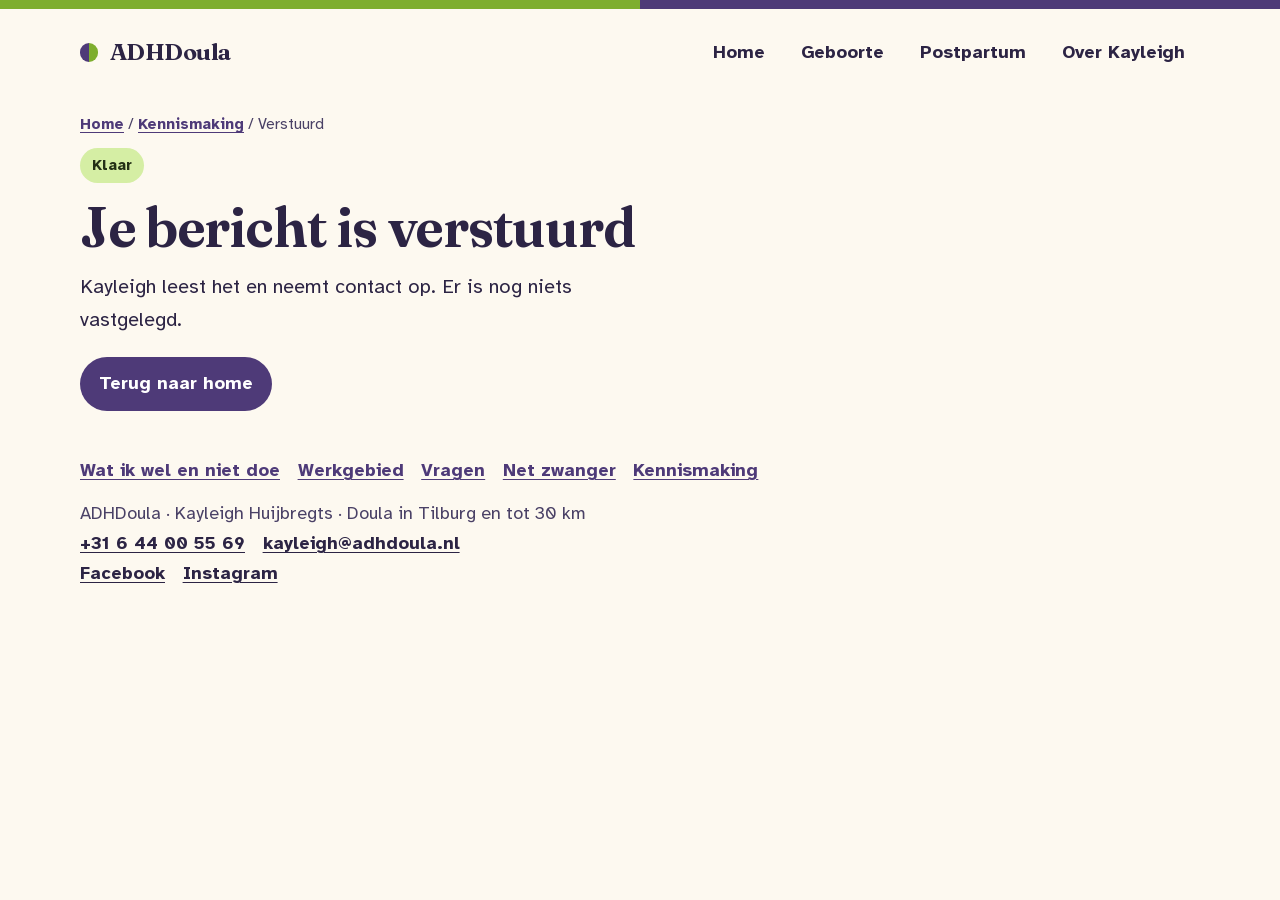
==== bericht-verstuurd.html @ 0a6bb4d2 "Voeg de pagina Net zwanger toe. De social post van woensdag verwijst naar drie stappen. De pagina le" ====
<!DOCTYPE html>
<html lang="nl">
<head>
  <meta charset="utf-8">
  <meta name="viewport" content="width=device-width, initial-scale=1">
  <title>Je bericht is verstuurd | ADHDoula</title>
  <meta name="description" content="Kayleigh leest je bericht en neemt contact op. Er is nog niets vastgelegd.">
  <meta name="robots" content="noindex">
  <link rel="icon" href="assets/logo.png" type="image/png">
  <link rel="stylesheet" href="css/styles.css">
  <link rel="canonical" href="https://www.adhdoula.nl/bericht-verstuurd.html">
  <link rel="alternate" type="text/markdown" href="https://www.adhdoula.nl/bericht-verstuurd.md" title="Markdown">
  <meta property="og:title" content="Je bericht is verstuurd | ADHDoula">
  <meta property="og:description" content="Kayleigh leest je bericht en neemt contact op. Er is nog niets vastgelegd.">
  <meta property="og:url" content="https://www.adhdoula.nl/bericht-verstuurd.html">
  <meta property="og:type" content="website">
  <meta property="og:locale" content="nl_NL">
  <meta property="og:site_name" content="ADHDoula">
  <meta property="og:image" content="https://www.adhdoula.nl/assets/logo.png">
</head>
<body>
  <a class="skip" href="#inhoud">Ga naar de inhoud</a>
  <header class="site-header wrap">
    <a class="brand" href="index.html">
      <span class="brand-dot" aria-hidden="true"></span>
      ADHDoula
    </a>
    <nav class="nav" aria-label="Hoofdmenu">
      <a href="index.html">Home</a>
      <a href="geboorte.html">Geboorte</a>
      <a href="postpartum.html">Postpartum</a>
      <a href="over-mij.html">Over Kayleigh</a>
    </nav>
  </header>

  <main id="inhoud">
    <section class="page-intro wrap">
      <p class="crumbs"><a href="index.html">Home</a> <span aria-hidden="true">/</span> <a href="kennismaking.html">Kennismaking</a> <span aria-hidden="true">/</span> Verstuurd</p>
      <p class="kicker">Klaar</p>
      <h1>Je bericht is verstuurd</h1>
      <p class="lede">Kayleigh leest het en neemt contact op. Er is nog niets vastgelegd.</p>
      <p><a class="button" href="index.html">Terug naar home</a></p>
    </section>
  </main>

  <footer class="site-footer wrap">
    <nav class="footer-nav" aria-label="Meer over de praktijk">
      <a href="wel-en-niet.html">Wat ik wel en niet doe</a>
      <a href="werkgebied.html">Werkgebied</a>
      <a href="vragen.html">Vragen</a>
      <a href="net-zwanger.html">Net zwanger</a>
      <a href="kennismaking.html">Kennismaking</a>
    </nav>
    <p>ADHDoula · Kayleigh Huijbregts · Doula in Tilburg en tot 30 km</p>
    <p class="footer-contact"><a href="tel:+31644005569">+31 6 44 00 55 69</a><a href="mailto:kayleigh@adhdoula.nl">kayleigh@adhdoula.nl</a></p>
    <p class="footer-contact"><a rel="me" href="https://www.facebook.com/p/ADHDoula-61594809255128/">Facebook</a><a rel="me" href="https://www.instagram.com/adhdoula_/">Instagram</a></p>
  </footer>
</body>
</html>
---- css/styles.css ----
/* Atkinson Hyperlegible © Braille Institute. Fraunces © The Fraunces Project Authors.
   Both under the SIL Open Font License 1.1. Latin subset only. */

@font-face {
  font-family: "Atkinson Hyperlegible";
  font-style: normal;
  font-weight: 400;
  font-display: swap;
  src: url("../assets/fonts/atkinson-regular.woff2") format("woff2");
}

@font-face {
  font-family: "Atkinson Hyperlegible";
  font-style: italic;
  font-weight: 400;
  font-display: swap;
  src: url("../assets/fonts/atkinson-italic.woff2") format("woff2");
}

@font-face {
  font-family: "Atkinson Hyperlegible";
  font-style: normal;
  font-weight: 700;
  font-display: swap;
  src: url("../assets/fonts/atkinson-bold.woff2") format("woff2");
}

@font-face {
  font-family: "Fraunces";
  font-style: normal;
  font-weight: 500 700;
  font-display: swap;
  src: url("../assets/fonts/fraunces-latin.woff2") format("woff2");
}

:root {
  --cream: #fdf9f0;
  --ink: #2c2444;
  --ink-soft: #4a4166;
  --purple: #4e3a78;
  --apple: #7eae2e;
  --apple-deep: #2f5d12;
  --apple-soft: #e7f6cf;
  --apple-mid: #d5eea4;
  --purple-soft: #ede4f8;
  --line: #e6dccb;
  --serif: "Fraunces", "Iowan Old Style", Palatino, Georgia, serif;
  --sans: "Atkinson Hyperlegible", "Avenir Next", "Segoe UI", sans-serif;
  --wrap: 70rem;
  --content: 40rem;
}

*,
*::before,
*::after {
  box-sizing: border-box;
}

html {
  scroll-behavior: auto;
}

body {
  margin: 0;
  background: var(--cream);
  color: var(--ink);
  font-family: var(--sans);
  font-size: 1.125rem;
  line-height: 1.65;
  overflow-x: clip;
}

body::before {
  content: "";
  display: block;
  height: 0.55rem;
  background: linear-gradient(90deg, var(--apple) 0 50%, var(--purple) 50% 100%);
}

img {
  max-width: 100%;
  height: auto;
  display: block;
}

a {
  color: var(--purple);
  text-underline-offset: 0.18em;
}

a:hover {
  color: var(--apple-deep);
}

:focus-visible {
  outline: 3px solid var(--apple-deep);
  outline-offset: 3px;
}

.skip {
  position: absolute;
  left: 1rem;
  top: -4rem;
  background: var(--ink);
  color: var(--cream);
  padding: 0.6rem 0.9rem;
  border-radius: 0.6rem;
  z-index: 5;
}

.skip:focus {
  top: 0.8rem;
}

.wrap {
  width: min(calc(100% - 2rem), var(--wrap));
  margin-inline: auto;
}

.site-header {
  display: flex;
  align-items: center;
  justify-content: space-between;
  gap: 1rem;
  padding: 1.1rem 0 0.4rem;
}

.brand {
  display: inline-flex;
  align-items: center;
  gap: 0.7rem;
  color: var(--ink);
  text-decoration: none;
  font-family: var(--serif);
  font-size: 1.45rem;
  font-weight: 650;
  letter-spacing: -0.02em;
}

.brand-dot {
  width: 1.15rem;
  height: 1.15rem;
  border-radius: 50%;
  background: conic-gradient(var(--apple) 0 50%, var(--purple) 50% 100%);
  flex: none;
}

.nav {
  display: flex;
  flex-wrap: wrap;
  gap: 0.35rem;
}

.nav a {
  color: var(--ink);
  text-decoration: none;
  font-weight: 700;
  padding: 0.7rem 0.95rem;
  border-radius: 999px;
  min-height: 2.75rem;
  display: inline-flex;
  align-items: center;
}

.nav a[aria-current="page"] {
  background: var(--purple-soft);
  color: var(--purple);
}

.nav a:hover {
  background: var(--apple-soft);
  color: var(--apple-deep);
}

.hero {
  display: grid;
  grid-template-columns: minmax(0, 1.05fr) minmax(0, 0.95fr);
  gap: 2rem 2.5rem;
  align-items: center;
  padding: 1.5rem 0 2.5rem;
}

.hero > * {
  min-width: 0;
}

.kicker {
  display: inline-block;
  margin: 0 0 0.8rem;
  padding: 0.3rem 0.75rem;
  border-radius: 999px;
  background: var(--apple-mid);
  color: #243016;
  font-weight: 700;
  font-size: 0.95rem;
}

h1,
h2,
h3 {
  font-family: var(--serif);
  font-weight: 650;
  line-height: 1.15;
  letter-spacing: -0.02em;
  margin: 0 0 0.7rem;
}

h1 {
  font-size: clamp(2.15rem, 4.4vw, 3.45rem);
  max-width: 16em;
}

h2 {
  font-size: clamp(1.7rem, 3vw, 2.3rem);
}

h3 {
  font-size: 1.35rem;
  margin-bottom: 0.4rem;
}

.lede {
  font-size: 1.25rem;
  max-width: 36rem;
  margin: 0 0 1.3rem;
}

.button {
  display: inline-flex;
  align-items: center;
  min-height: 3rem;
  padding: 0.75rem 1.2rem;
  border-radius: 999px;
  background: var(--purple);
  color: #fff;
  font-weight: 700;
  text-decoration: none;
}

.button:hover {
  background: var(--apple-deep);
  color: #fff;
}

.portrait {
  position: relative;
  min-height: 18rem;
  display: grid;
  place-items: center;
}

.portrait::before,
.portrait::after {
  content: "";
  position: absolute;
  border-radius: 2rem;
}

.portrait::before {
  inset: 6% 4% 16% 10%;
  background: var(--apple-soft);
}

.portrait::after {
  inset: 20% 8% 0 0;
  background: var(--purple-soft);
}

.portrait img {
  position: relative;
  z-index: 1;
  width: min(100%, 28rem);
  background: var(--cream);
  border-radius: 1.4rem;
}

.band {
  padding: 2.4rem 0;
}

.band-apple {
  background: var(--apple-soft);
}

.band-purple {
  background: var(--purple-soft);
}

.section-intro {
  max-width: var(--content);
  margin-bottom: 1.3rem;
}

.section-intro p,
.prose p {
  margin: 0 0 0.9rem;
}

.cards,
.services {
  display: grid;
  gap: 1rem;
}

.cards {
  grid-template-columns: repeat(3, minmax(0, 1fr));
}

.services {
  grid-template-columns: repeat(2, minmax(0, 1fr));
}

.card,
.service,
.note {
  background: #fffdf8;
  border: 2px solid var(--line);
  border-radius: 1.4rem;
  padding: 1.2rem 1.25rem 1.1rem;
}

.card p,
.service p,
.note p {
  margin: 0;
}

.service {
  border-top: 0.45rem solid var(--apple);
}

.note {
  border-color: var(--purple);
}

.note p + p {
  margin-top: 0.95rem;
}

.service-postpartum {
  border-top-color: var(--purple);
}

.service ul,
.steps {
  margin: 0.8rem 0 0;
  padding-left: 1.15rem;
}

.service li,
.steps li {
  margin: 0.35rem 0;
}

.prose {
  max-width: var(--content);
  padding-bottom: 1rem;
}

.note {
  max-width: var(--content);
  border: 2px solid var(--purple);
}

.crumbs {
  margin: 0 0 0.7rem;
  color: var(--ink-soft);
  font-size: 0.95rem;
}

.crumbs a {
  font-weight: 700;
}

.page-intro {
  padding: 1.7rem 0 0.2rem;
}

.page-intro h1 {
  max-width: 18em;
}

.more {
  display: inline-block;
  margin-top: 0.85rem;
  font-weight: 700;
}

.site-footer {
  padding: 1.5rem 0 2.2rem;
  color: var(--ink-soft);
}

.footer-nav {
  display: flex;
  flex-wrap: wrap;
  gap: 0.35rem 1.1rem;
  margin-bottom: 0.85rem;
}

.footer-nav a {
  font-weight: 700;
}

.footer-nav a[aria-current="page"] {
  color: var(--apple-deep);
}

.site-footer p {
  margin: 0;
}

.footer-contact {
  display: flex;
  flex-wrap: wrap;
  gap: 0.35rem 1.1rem;
  margin-top: 0.7rem;
}

.footer-contact a {
  color: var(--ink);
  font-weight: 700;
}

.contact-link {
  font-size: 1.35rem;
  font-weight: 700;
}

.service .contact-note {
  margin-top: 0.45rem;
}

.social-line {
  margin: 1.1rem 0 0;
}

.form-card {
  max-width: var(--content);
  background: #fffdf8;
  border: 2px solid var(--line);
  border-radius: 1.4rem;
  padding: 1.25rem 1.25rem 1.35rem;
}

.form-row {
  margin: 0 0 1.05rem;
}

.form-row label {
  display: block;
  margin-bottom: 0.35rem;
  font-weight: 700;
}

.form-row .hint {
  display: block;
  margin-top: 0.3rem;
  color: var(--ink-soft);
  font-size: 0.95rem;
}

.form-row input,
.form-row textarea {
  width: 100%;
  margin: 0;
  padding: 0.75rem 0.85rem;
  border: 2px solid var(--line);
  border-radius: 0.9rem;
  background: #fff;
  color: var(--ink);
  font: inherit;
  font-size: 1.125rem;
}

.form-row textarea {
  min-height: 9rem;
  resize: vertical;
}

.form-row input:focus,
.form-row textarea:focus {
  outline: 3px solid var(--purple);
  outline-offset: 2px;
  border-color: var(--purple);
}

button.button {
  border: 0;
  cursor: pointer;
  font: inherit;
  font-weight: 700;
}

.form-honey {
  display: none;
}

.poster {
  max-width: 40rem;
  margin: 0 auto;
  padding: 1.4rem 1.2rem 1.15rem;
  background: #fffdf8;
  border: 2px solid var(--line);
  border-radius: 1.6rem;
}

.poster-lilies {
  width: min(18rem, 78%);
  height: auto;
  margin: 0.2rem auto 1.15rem;
}

.poster-steps {
  list-style: none;
  margin: 0;
  padding: 0;
  display: grid;
  gap: 0.8rem;
}

.poster-steps li {
  display: grid;
  grid-template-columns: auto minmax(0, 1fr);
  gap: 0.35rem 0.95rem;
  align-items: center;
  margin: 0;
  padding: 0.95rem 1.1rem;
  border-radius: 1.25rem;
}

.step-num {
  font-family: var(--serif);
  font-weight: 650;
  font-size: 2.5rem;
  line-height: 1;
  min-width: 1.5rem;
}

.step-title {
  margin: 0;
  font-weight: 700;
  font-size: 1.2rem;
  line-height: 1.3;
}

.step-note {
  margin: 0.15rem 0 0;
  color: var(--ink-soft);
  font-size: 1.05rem;
  line-height: 1.4;
}

/* Alleen deze poster, dezelfde drie pastels als de social post. Geen nieuwe huiskleur. */
.step-midwife { background: #d0e8c8; }
.step-thoughts { background: #b8e0f0; }
.step-one { background: #d0c8f0; }

.poster-sign {
  margin: 1.05rem 0 0.15rem;
  text-align: center;
  font-family: var(--serif);
  font-weight: 650;
  font-size: 1.55rem;
  letter-spacing: -0.02em;
}

@media (max-width: 860px) {
  .hero,
  .cards,
  .services,
  .site-header {
    grid-template-columns: minmax(0, 1fr);
    display: grid;
  }

  .site-header {
    justify-items: start;
  }

  .nav {
    flex-wrap: wrap;
    padding-bottom: 0.2rem;
  }

  h1 {
    max-width: none;
  }
}

@media (prefers-reduced-motion: reduce) {
  html {
    scroll-behavior: auto;
  }
}
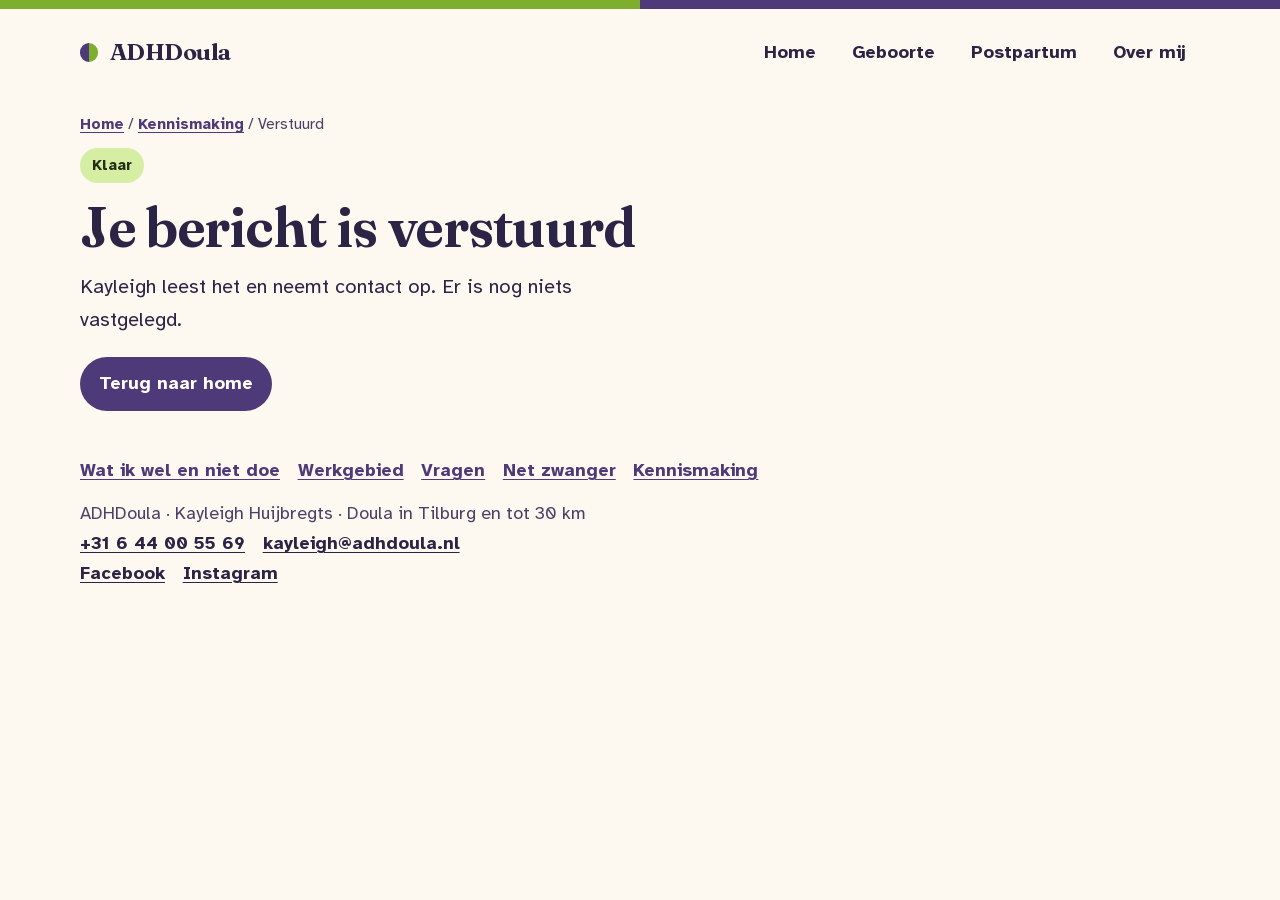
==== commit 7b9777f8: "Noem de pagina Over mij." ====
--- a/bericht-verstuurd.html
+++ b/bericht-verstuurd.html
@@ -29,7 +29,7 @@
       <a href="index.html">Home</a>
       <a href="geboorte.html">Geboorte</a>
       <a href="postpartum.html">Postpartum</a>
-      <a href="over-mij.html">Over Kayleigh</a>
+      <a href="over-mij.html">Over mij</a>
     </nav>
   </header>
 
--- a/css/styles.css
+++ b/css/styles.css
@@ -266,6 +266,12 @@
   background: var(--purple-soft);
 }
 
+.portrait img.portrait-photo {
+  width: min(100%, 24rem);
+  height: auto;
+  object-fit: contain;
+}
+
 .portrait img {
   position: relative;
   z-index: 1;
@@ -556,6 +562,51 @@
 .step-thoughts { background: #b8e0f0; }
 .step-one { background: #d0c8f0; }
 
+.page-net-zwanger .page-intro {
+  padding-bottom: 0.6rem;
+}
+
+.page-net-zwanger .page-intro h1 {
+  margin-bottom: 1.15rem;
+}
+
+.page-net-zwanger .lede {
+  line-height: 1.55;
+  margin-bottom: 0.4rem;
+}
+
+.page-net-zwanger .section-intro h2,
+.page-net-zwanger .prose h2,
+.page-net-zwanger .note h2 {
+  margin-bottom: 1rem;
+}
+
+.page-net-zwanger .prose h2 {
+  margin-top: 2.6rem;
+}
+
+.page-net-zwanger .prose h2:first-child {
+  margin-top: 0.2rem;
+}
+
+.page-net-zwanger .prose p,
+.page-net-zwanger .section-intro p {
+  line-height: 1.6;
+  margin-bottom: 1.05rem;
+}
+
+.page-net-zwanger .prose ul {
+  margin: 0.3rem 0 1.2rem;
+}
+
+.page-net-zwanger .step-note {
+  margin-top: 0.4rem;
+}
+
+.page-net-zwanger .poster-steps {
+  gap: 1rem;
+}
+
 .poster-sign {
   margin: 1.05rem 0 0.15rem;
   text-align: center;
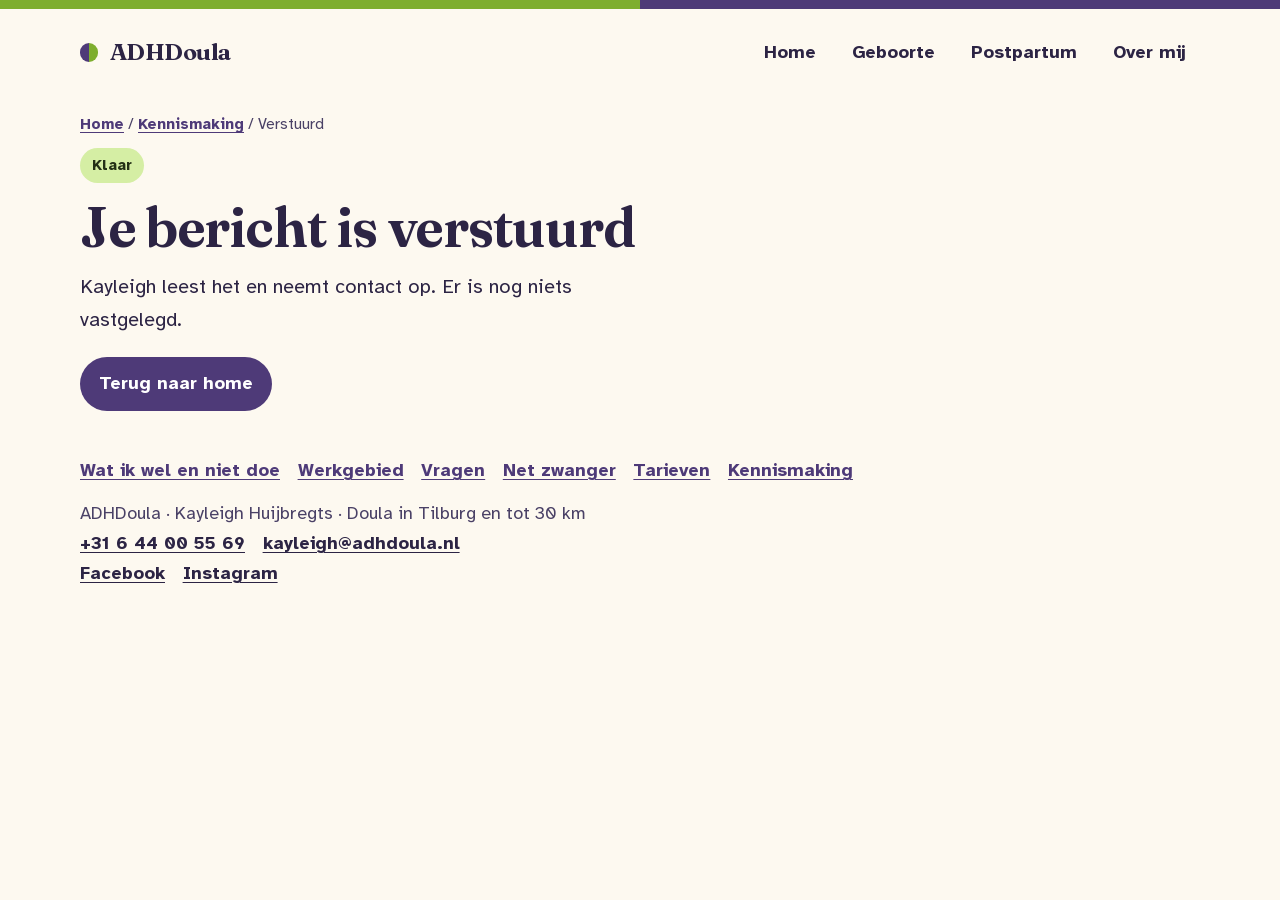
==== commit 32957adc: "Zet de tarieven op de site. Drie geboortepakketten en postpartum los, met dezelfde punten naast elka" ====
--- a/bericht-verstuurd.html
+++ b/bericht-verstuurd.html
@@ -49,6 +49,7 @@
       <a href="werkgebied.html">Werkgebied</a>
       <a href="vragen.html">Vragen</a>
       <a href="net-zwanger.html">Net zwanger</a>
+      <a href="tarieven.html">Tarieven</a>
       <a href="kennismaking.html">Kennismaking</a>
     </nav>
     <p>ADHDoula · Kayleigh Huijbregts · Doula in Tilburg en tot 30 km</p>
--- a/css/styles.css
+++ b/css/styles.css
@@ -616,10 +616,132 @@
   letter-spacing: -0.02em;
 }
 
+.price-board {
+  display: grid;
+  grid-template-columns: repeat(3, minmax(0, 1fr));
+  gap: 0.9rem;
+  margin: 0;
+  padding: 0;
+}
+
+.price-board-compare {
+  align-items: stretch;
+}
+
+.price-card {
+  position: relative;
+  display: flex;
+  flex-direction: column;
+  gap: 0.55rem;
+  margin: 0;
+  padding: 1.15rem 1rem 1rem;
+  background: #fffdf8;
+  border: 2px solid var(--line);
+  border-radius: 1.4rem;
+}
+
+.price-board-compare .price-card-birth {
+  display: flex;
+  gap: 0;
+  padding: 2.6rem 1rem 1rem;
+}
+
+.price-board-compare .price-card-birth > h3 {
+  min-height: 3.5rem;
+}
+
+.price-board-compare .price-row {
+  min-height: 5.6rem;
+}
+
+.price-board-compare .price-row-hours {
+  min-height: 7.5rem;
+}
+
+.price-card-birth {
+  padding-top: 2.7rem;
+}
+
+.price-card-standard {
+  border-color: var(--purple);
+  background: #fff;
+}
+
+.price-flag {
+  position: absolute;
+  top: 0.85rem;
+  left: 1rem;
+  margin: 0;
+  padding: 0.2rem 0.65rem;
+  border-radius: 999px;
+  background: var(--apple-mid);
+  color: #243016;
+  font-weight: 700;
+  font-size: 0.95rem;
+}
+
+.price-card h3 {
+  margin: 0;
+  font-size: 1.45rem;
+}
+
+.price-amount {
+  margin: 0;
+  font-family: var(--serif);
+  font-weight: 650;
+  font-size: clamp(2rem, 3vw, 2.5rem);
+  line-height: 1;
+  letter-spacing: -0.03em;
+}
+
+.price-vat {
+  margin: -0.2rem 0 0.2rem;
+  color: var(--ink-soft);
+  font-size: 1rem;
+}
+
+.price-row {
+  margin: 0;
+  padding-top: 0.55rem;
+  border-top: 2px solid var(--line);
+}
+
+.price-label {
+  margin: 0;
+  color: var(--ink-soft);
+  font-size: 0.95rem;
+  line-height: 1.3;
+}
+
+.price-value {
+  margin: 0.1rem 0 0;
+  font-weight: 700;
+  line-height: 1.35;
+}
+
+.price-hours {
+  display: block;
+  font-family: var(--serif);
+  font-size: 1.45rem;
+  font-weight: 650;
+  line-height: 1.1;
+}
+
+.price-row-hours {
+  margin-inline: 0.55rem;
+  padding: 0.45rem 0.5rem 0.4rem;
+  border-top: 0;
+  border-radius: 0.8rem;
+  background: var(--apple-soft);
+}
+
+
+
 @media (max-width: 860px) {
   .hero,
   .cards,
   .services,
+  .price-board,
   .site-header {
     grid-template-columns: minmax(0, 1fr);
     display: grid;
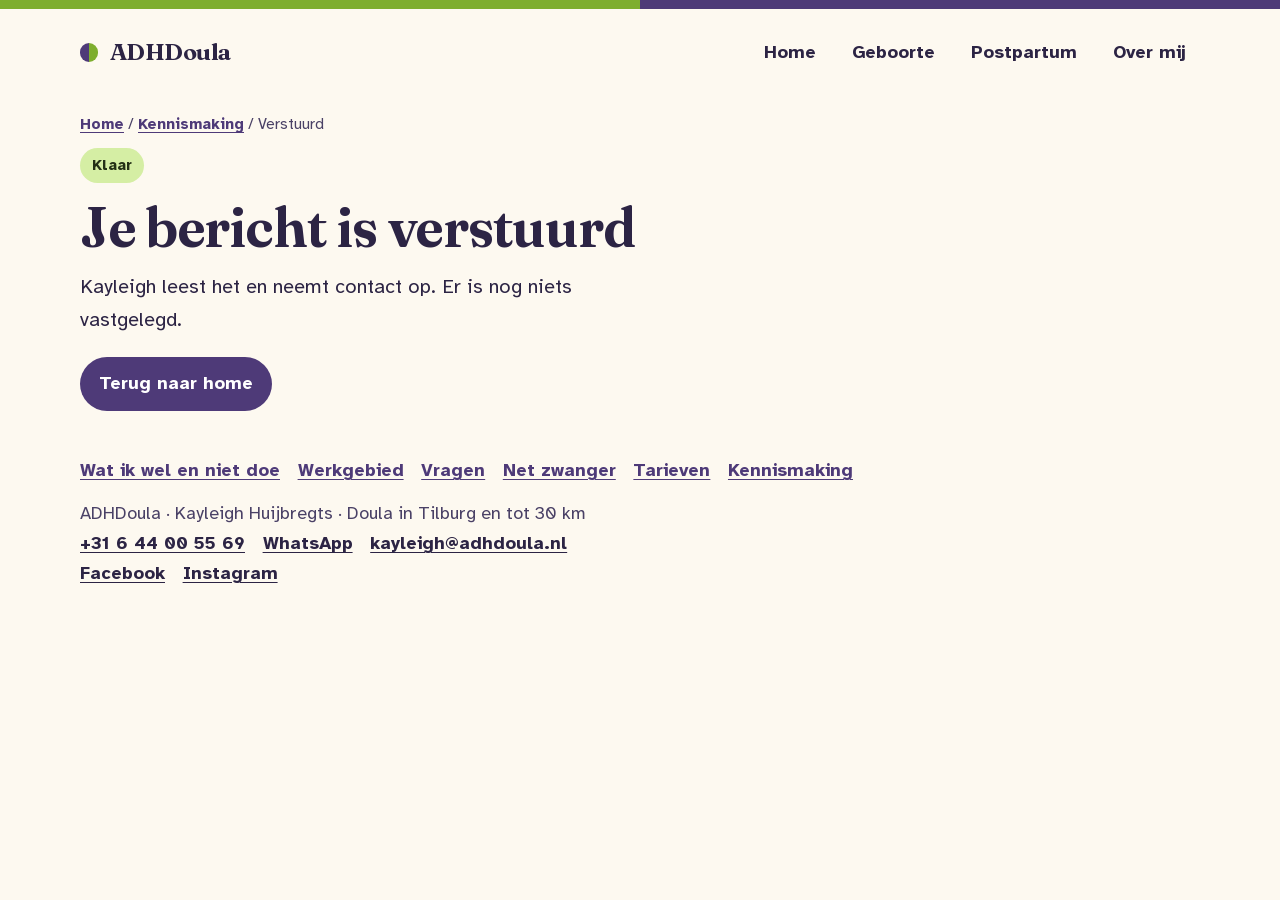
==== commit a1ac937a: "Zet WhatsApp weer bij het telefoonnummer. Hetzelfde nummer opent WhatsApp. De link staat in elke voe" ====
--- a/bericht-verstuurd.html
+++ b/bericht-verstuurd.html
@@ -53,7 +53,7 @@
       <a href="kennismaking.html">Kennismaking</a>
     </nav>
     <p>ADHDoula · Kayleigh Huijbregts · Doula in Tilburg en tot 30 km</p>
-    <p class="footer-contact"><a href="tel:+31644005569">+31 6 44 00 55 69</a><a href="mailto:kayleigh@adhdoula.nl">kayleigh@adhdoula.nl</a></p>
+    <p class="footer-contact"><a href="tel:+31644005569">+31 6 44 00 55 69</a><a href="https://wa.me/31644005569">WhatsApp</a><a href="mailto:kayleigh@adhdoula.nl">kayleigh@adhdoula.nl</a></p>
     <p class="footer-contact"><a rel="me" href="https://www.facebook.com/p/ADHDoula-61594809255128/">Facebook</a><a rel="me" href="https://www.instagram.com/adhdoula_/">Instagram</a></p>
   </footer>
 </body>
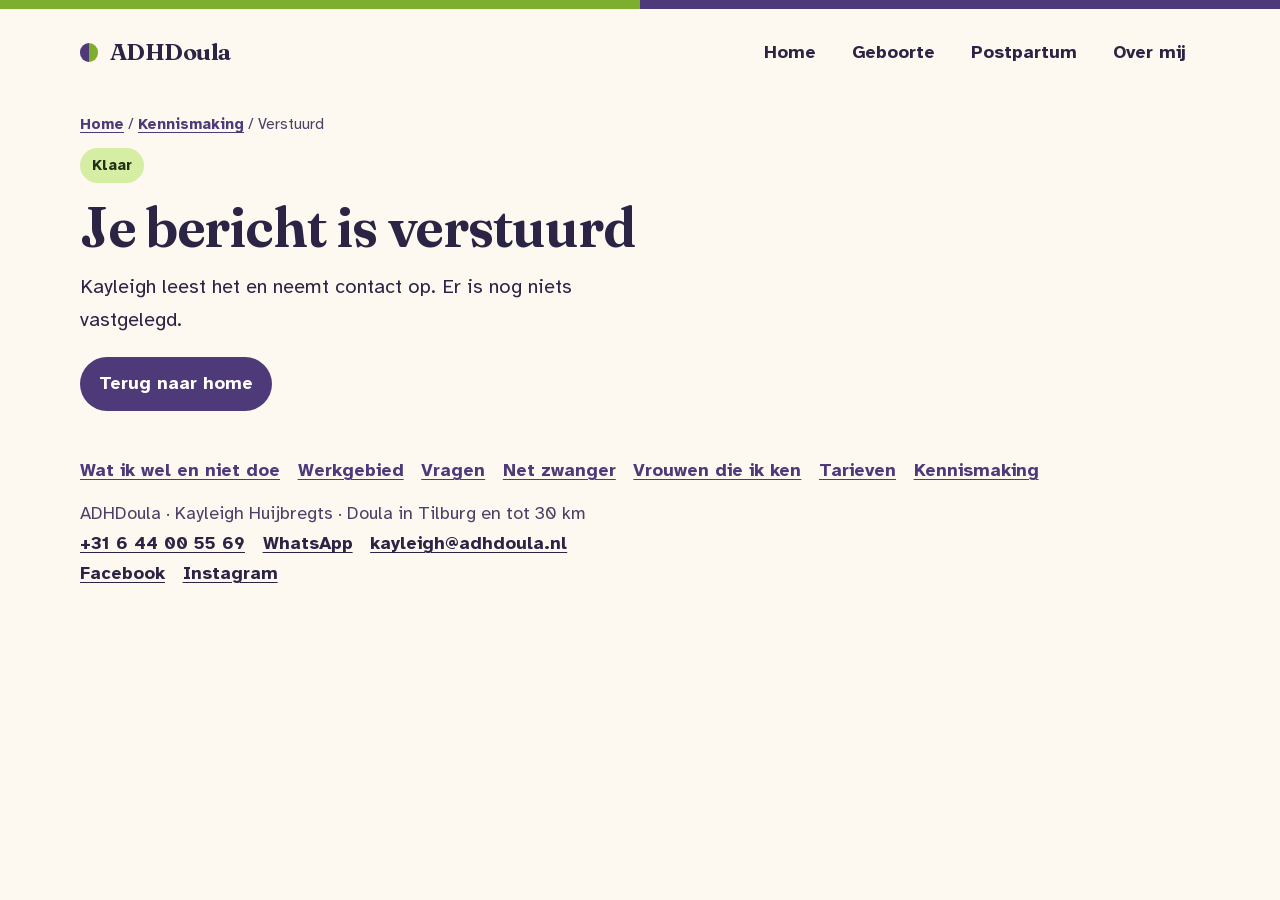
==== commit 921b32c3: "Voeg een pagina toe met vrouwen die Kayleigh kent." ====
--- a/bericht-verstuurd.html
+++ b/bericht-verstuurd.html
@@ -17,6 +17,23 @@
   <meta property="og:locale" content="nl_NL">
   <meta property="og:site_name" content="ADHDoula">
   <meta property="og:image" content="https://www.adhdoula.nl/assets/logo.png">
+  <meta property="og:image:width" content="1223">
+  <meta property="og:image:height" content="748">
+  <meta name="twitter:card" content="summary_large_image">
+  <meta name="twitter:title" content="Je bericht is verstuurd | ADHDoula">
+  <meta name="twitter:description" content="Kayleigh leest je bericht en neemt contact op. Er is nog niets vastgelegd.">
+  <meta name="twitter:image" content="https://www.adhdoula.nl/assets/logo.png">
+  <script type="application/ld+json">
+  {
+    "@context": "https://schema.org",
+    "@type": "BreadcrumbList",
+    "itemListElement": [
+      { "@type": "ListItem", "position": 1, "name": "Home", "item": "https://www.adhdoula.nl/" },
+      { "@type": "ListItem", "position": 2, "name": "Kennismaking", "item": "https://www.adhdoula.nl/kennismaking.html" },
+      { "@type": "ListItem", "position": 3, "name": "Verstuurd", "item": "https://www.adhdoula.nl/bericht-verstuurd.html" }
+    ]
+  }
+  </script>
 </head>
 <body>
   <a class="skip" href="#inhoud">Ga naar de inhoud</a>
@@ -44,11 +61,12 @@
   </main>
 
   <footer class="site-footer wrap">
-    <nav class="footer-nav" aria-label="Meer over de praktijk">
+    <nav class="footer-nav" aria-label="Meer over ADHDoula">
       <a href="wel-en-niet.html">Wat ik wel en niet doe</a>
       <a href="werkgebied.html">Werkgebied</a>
       <a href="vragen.html">Vragen</a>
       <a href="net-zwanger.html">Net zwanger</a>
+      <a href="vrouwen-die-ik-ken.html">Vrouwen die ik ken</a>
       <a href="tarieven.html">Tarieven</a>
       <a href="kennismaking.html">Kennismaking</a>
     </nav>
--- a/css/styles.css
+++ b/css/styles.css
@@ -266,6 +266,17 @@
   background: var(--purple-soft);
 }
 
+.page-photo {
+  margin: 1.4rem 0 0.4rem;
+}
+
+.page-photo img {
+  width: min(100%, 28rem);
+  height: auto;
+  border-radius: 1.4rem;
+  display: block;
+}
+
 .portrait img.portrait-photo {
   width: min(100%, 24rem);
   height: auto;
@@ -341,6 +352,10 @@
 
 .note p + p {
   margin-top: 0.95rem;
+}
+
+.hero .note {
+  margin: 0 0 1.2rem;
 }
 
 .service-postpartum {
@@ -766,3 +781,32 @@
     scroll-behavior: auto;
   }
 }
+
+.cite-block {
+  margin: 1.25rem 0;
+  padding: 0 0 0 1rem;
+  border-left: 3px solid var(--apple);
+  font-style: normal;
+  color: var(--ink);
+}
+
+.cite-block p {
+  margin: 0;
+}
+
+.cite-block footer {
+  margin: 0;
+}
+
+.cite-block cite {
+  display: block;
+  margin-top: 0.5rem;
+  font-size: 0.9em;
+  font-style: normal;
+  color: var(--ink-soft);
+  opacity: 0.85;
+}
+
+.prose .cite-block {
+  max-width: var(--content);
+}
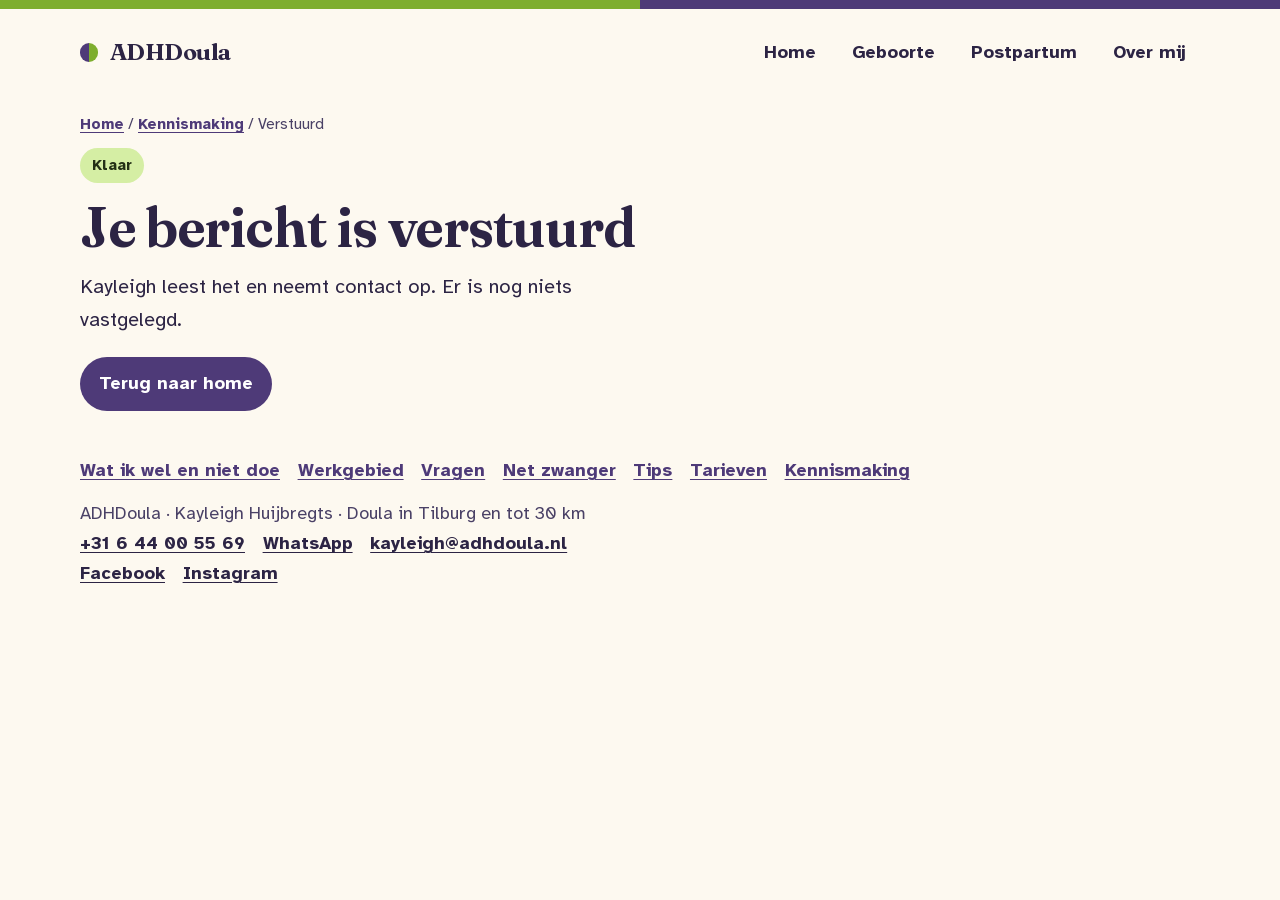
==== commit 02ef25b0: "Maak van de tipspagina hulp waar Kayleigh zelf ervaring mee heeft." ====
--- a/bericht-verstuurd.html
+++ b/bericht-verstuurd.html
@@ -66,7 +66,7 @@
       <a href="werkgebied.html">Werkgebied</a>
       <a href="vragen.html">Vragen</a>
       <a href="net-zwanger.html">Net zwanger</a>
-      <a href="vrouwen-die-ik-ken.html">Vrouwen die ik ken</a>
+      <a href="tips.html">Tips</a>
       <a href="tarieven.html">Tarieven</a>
       <a href="kennismaking.html">Kennismaking</a>
     </nav>
